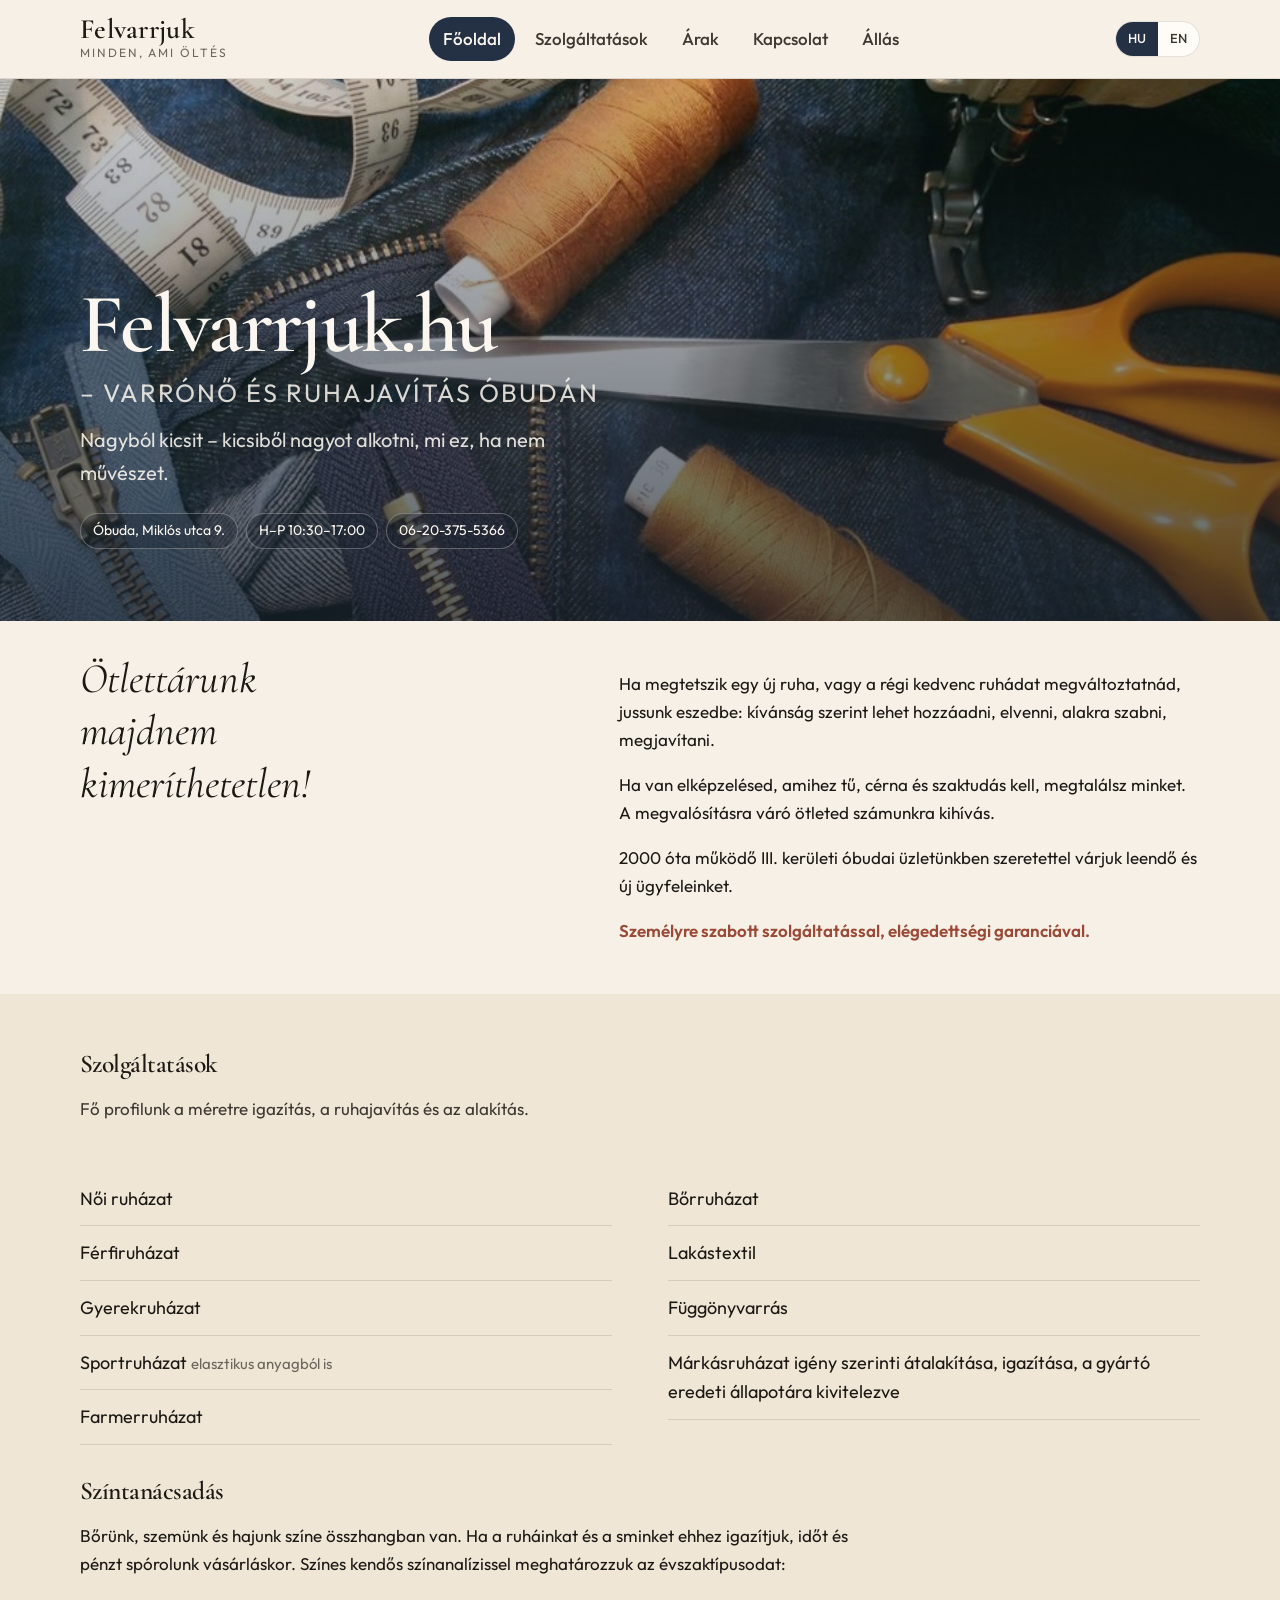
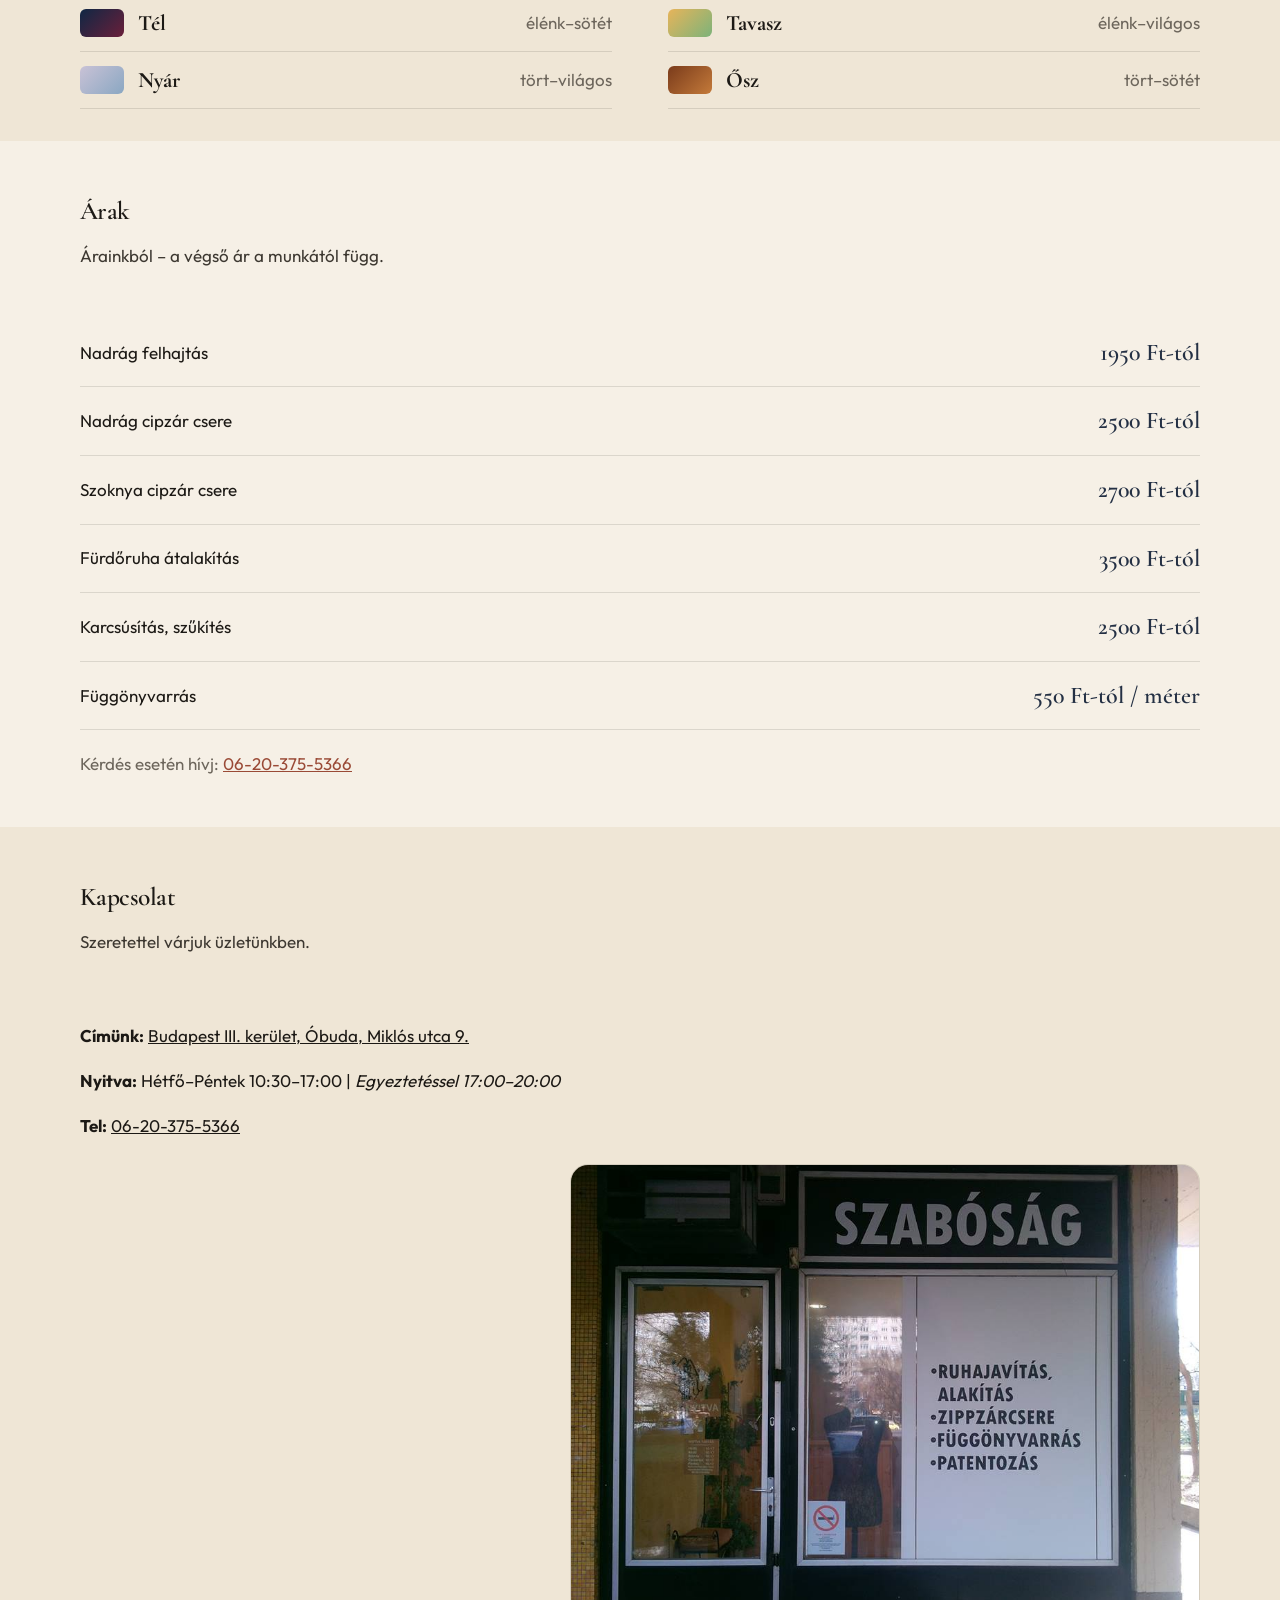
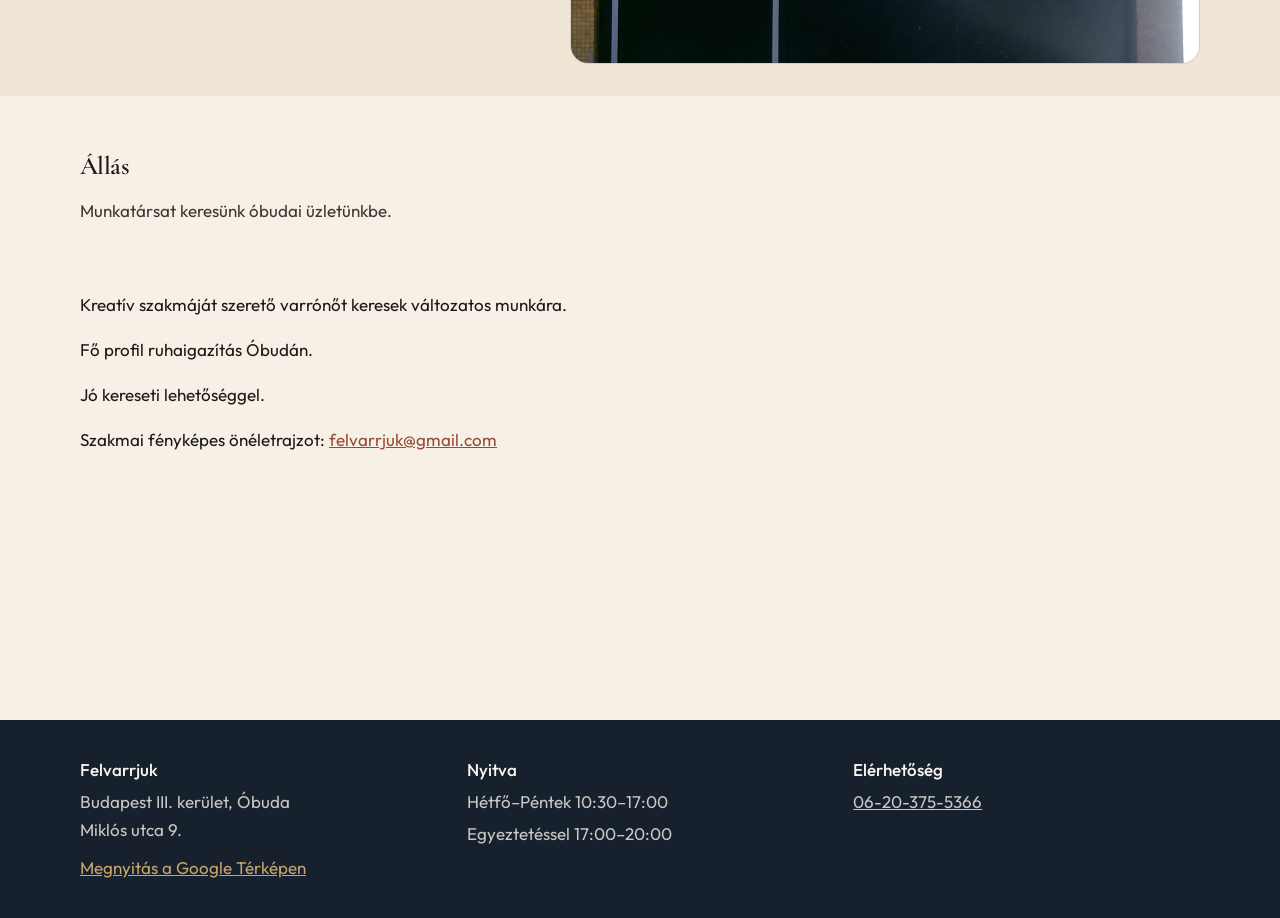
==== index.html @ 881f61ec "add website" ====
<!DOCTYPE html>
<html lang="hu">
  <head>
    <meta charset="UTF-8">
    <meta name="viewport" content="width=device-width, initial-scale=1">
    <title>III. kerületi óbudai varrónő | Felvarrjuk</title>
    <meta name="description" content="III. kerületi óbudai varrónő: ruhajavítás, ruhaigazítás, ruhaalakítás. Miklós utca 9.">
    <meta name="keywords" content="III. kerületi óbudai varrónő, varrás, ruhajavítás, ruhaigazítás, III. kerület, Óbuda, Miklós utca 9">
    <meta name="author" content="Szolnoki András">
    <link rel="canonical" href="http://www.felvarrjuk.hu/">
    <link rel="alternate" hreflang="hu" href="http://www.felvarrjuk.hu/">
    <link rel="alternate" hreflang="en" href="http://www.felvarrjuk.hu/en/">
    <link rel="alternate" hreflang="x-default" href="http://www.felvarrjuk.hu/">
    <meta property="og:type" content="website">
    <meta property="og:site_name" content="Felvarrjuk">
    <meta property="og:title" content="III. kerületi óbudai varrónő | Felvarrjuk">
    <meta property="og:description" content="III. kerületi óbudai varrónő: ruhajavítás, ruhaigazítás, ruhaalakítás. Miklós utca 9.">
    <meta property="og:url" content="http://www.felvarrjuk.hu/">
    <meta property="og:image" content="http://www.felvarrjuk.hu/images/varro-uzlet.jpg">
    <meta property="og:locale" content="hu_HU">
    <meta property="og:locale:alternate" content="en_US">
    <meta name="twitter:card" content="summary_large_image">
    <link rel="preconnect" href="https://fonts.googleapis.com">
    <link rel="preconnect" href="https://fonts.gstatic.com" crossorigin>
    <link href="https://fonts.googleapis.com/css2?family=Cormorant+Garamond:ital,wght@0,500;0,600;0,700;1,500;1,600&family=Outfit:wght@300;400;500;600&display=swap" rel="stylesheet">
    <link href="styles.css" rel="stylesheet">
    <script type="application/ld+json">
{
  "@context": "https://schema.org",
  "@type": "TailorShop",
  "name": "Felvarrjuk",
  "description": "Varrónő Óbudán: ruhajavítás, ruhaigazítás, ruhaalakítás, függönyvarrás és színtanácsadás 2000 óta.",
  "url": "http://www.felvarrjuk.hu/",
  "telephone": "+36203755366",
  "email": "felvarrjuk@gmail.com",
  "foundingDate": "2000",
  "hasMap": "https://www.google.hu/maps/place/Mikl%C3%B3s+u.+9,+Budapest,+1033/@47.5434651,19.0432522,17z",
  "address": {
    "@type": "PostalAddress",
    "streetAddress": "Miklós utca 9.",
    "addressLocality": "Budapest",
    "addressRegion": "Budapest",
    "postalCode": "1033",
    "addressCountry": "HU"
  },
  "geo": {
    "@type": "GeoCoordinates",
    "latitude": 47.5434651,
    "longitude": 19.0432522
  },
  "openingHoursSpecification": [
    {
      "@type": "OpeningHoursSpecification",
      "dayOfWeek": [
        "Monday",
        "Tuesday",
        "Wednesday",
        "Thursday",
        "Friday"
      ],
      "opens": "10:30",
      "closes": "17:00"
    }
  ],
  "knowsLanguage": [
    "hu",
    "en"
  ],
  "areaServed": "Budapest III. kerület, Óbuda"
}
    </script>
  </head>
  <body>
    <a class="skip" href="#fooldal">Ugrás a tartalomhoz</a>
    <header class="site-header">
      <div class="header-inner">
        <a class="brand" href="#fooldal">
          <strong>Felvarrjuk</strong>
          <span>Minden, ami öltés</span>
        </a>
        <nav class="nav" id="nav" aria-label="Fő navigáció">
          <a href="#fooldal" data-section="fooldal">Főoldal</a>
          <a href="#szolgaltatasok" data-section="szolgaltatasok">Szolgáltatások</a>
          <a href="#arak" data-section="arak">Árak</a>
          <a href="#kapcsolat" data-section="kapcsolat">Kapcsolat</a>
          <a href="#allas" data-section="allas">Állás</a>
        </nav>
        <div class="header-tools">
          <div class="lang" role="group" aria-label="Nyelv / Language">
            <a href="index.html" hreflang="hu" lang="hu" aria-current="true">HU</a>
            <a href="en/index.html" hreflang="en" lang="en">EN</a>
          </div>
          <button class="menu-toggle" type="button" aria-expanded="false" aria-controls="nav">Menü</button>
        </div>
      </div>
    </header>

    <section class="hero" id="fooldal">
      <div class="hero-inner">
        <h1>Felvarrjuk.hu <small>– varrónő és ruhajavítás Óbudán</small></h1>
        <p class="lede">Nagyból kicsit – kicsiből nagyot alkotni, mi ez, ha nem művészet.</p>
        <div class="hero-tags" aria-label="Kapcsolati információk">
          <a class="hero-tag" href="https://www.google.hu/maps/place/Mikl%C3%B3s+u.+9,+Budapest,+1033/@47.5434651,19.0432522,17z" target="_blank" rel="noopener">
            Óbuda, Miklós utca 9.
          </a>
          <span class="hero-tag">
            H–P 10:30–17:00
          </span>
          <a class="hero-tag" href="tel:+36203755366">06-20-375-5366</a>
        </div>
      </div>
    </section>

    <section class="section">
      <div class="wrap split">
        <blockquote class="quote">Ötlettárunk majdnem kimeríthetetlen!</blockquote>
        <div class="copy">
          <p>Ha megtetszik egy új ruha, vagy a régi kedvenc ruhádat megváltoztatnád, jussunk eszedbe: kívánság szerint lehet hozzáadni, elvenni, alakra szabni, megjavítani.</p>
          <p>Ha van elképzelésed, amihez tű, cérna és szaktudás kell, megtalálsz minket. A megvalósításra váró ötleted számunkra kihívás.</p>
          <p>2000 óta működő III. kerületi óbudai üzletünkben szeretettel várjuk leendő és új ügyfeleinket.</p>
          <p class="highlight">Személyre szabott szolgáltatással, elégedettségi garanciával.</p>
        </div>
      </div>
    </section>

    <section class="page-section section-alt" id="szolgaltatasok">
        <div class="page-hero">
          <div class="wrap">
            <h1>Szolgáltatások</h1>
            <p>Fő profilunk a méretre igazítás, a ruhajavítás és az alakítás.</p>
          </div>
        </div>
      <div class="section services-content">
        <div class="wrap">
          <ul class="list"><li>Női ruházat</li><li>Férfiruházat</li><li>Gyerekruházat</li><li>Sportruházat <small>elasztikus anyagból is</small></li><li>Farmerruházat</li><li>Bőrruházat</li><li>Lakástextil</li><li>Függönyvarrás</li><li>Márkásruházat igény szerinti átalakítása, igazítása, a gyártó eredeti állapotára kivitelezve</li></ul>
        </div>
      </div>
      <div class="section colour-consultation">
        <div class="wrap">
          <h2>Színtanácsadás</h2>
          <p class="copy">Bőrünk, szemünk és hajunk színe összhangban van. Ha a ruháinkat és a sminket ehhez igazítjuk, időt és pénzt spórolunk vásárláskor. Színes kendős színanalízissel meghatározzuk az évszaktípusodat:</p>
          <div class="seasons slim"><article class="season"><div class="swatch winter"></div><h3>Tél</h3><p>élénk–sötét</p></article><article class="season"><div class="swatch spring"></div><h3>Tavasz</h3><p>élénk–világos</p></article><article class="season"><div class="swatch summer"></div><h3>Nyár</h3><p>tört–világos</p></article><article class="season"><div class="swatch autumn"></div><h3>Ősz</h3><p>tört–sötét</p></article></div>
        </div>
      </div>
    </section>

    <section class="page-section" id="arak">
        <div class="page-hero">
          <div class="wrap">
            <h1>Árak</h1>
            <p>Árainkból – a végső ár a munkától függ.</p>
          </div>
        </div>
      <div class="section prices-content">
        <div class="wrap">
          <table class="price-table"><tbody><tr><th scope="row">Nadrág felhajtás</th><td>1950 Ft-tól</td></tr><tr><th scope="row">Nadrág cipzár csere</th><td>2500 Ft-tól</td></tr><tr><th scope="row">Szoknya cipzár csere</th><td>2700 Ft-tól</td></tr><tr><th scope="row">Fürdőruha átalakítás</th><td>3500 Ft-tól</td></tr><tr><th scope="row">Karcsúsítás, szűkítés</th><td>2500 Ft-tól</td></tr><tr><th scope="row">Függönyvarrás</th><td>550 Ft-tól / méter</td></tr></tbody></table>
          <p class="note">Kérdés esetén hívj: <a href="tel:+36203755366">06-20-375-5366</a></p>
        </div>
      </div>
    </section>

    <section class="page-section section-alt" id="kapcsolat">
        <div class="page-hero">
          <div class="wrap">
            <h1>Kapcsolat</h1>
            <p>Szeretettel várjuk üzletünkben.</p>
          </div>
        </div>
      <div class="section contact-content">
        <div class="wrap">
          <p><strong>Címünk:</strong> <a href="https://www.google.hu/maps/place/Mikl%C3%B3s+u.+9,+Budapest,+1033/@47.5434651,19.0432522,17z" target="_blank" rel="noopener">Budapest III. kerület, Óbuda, Miklós utca 9.</a></p>
          <p><strong>Nyitva:</strong> Hétfő–Péntek 10:30–17:00 | <i>Egyeztetéssel 17:00–20:00</i></p>
          <p><strong>Tel:</strong> <a href="tel:+36203755366">06-20-375-5366</a></p>
          <div class="contact-grid">
            <iframe class="map" title="Google Maps" src="https://www.google.com/maps/embed?pb=!1m14!1m8!1m3!1d2693.2498854607456!2d19.0432522!3d47.543465100000006!3m2!1i1024!2i768!4f13.1!3m3!1m2!1s0x4741d96721e4fc93%3A0x20fdfc344be69625!2sMikl%C3%B3s+u.+9%2C+Budapest%2C+1033!5e0!3m2!1shu!2shu!4v1430750934724" allowfullscreen loading="lazy"></iframe>
            <figure class="shop"><img src="images/varro-uzlet.jpg" alt="Felvarrjuk varróüzlet, Miklós utca 9, Óbuda"></figure>
          </div>
        </div>
      </div>
    </section>

    <section class="page-section jobs-section" id="allas">
        <div class="page-hero">
          <div class="wrap">
            <h1>Állás</h1>
            <p>Munkatársat keresünk óbudai üzletünkbe.</p>
          </div>
        </div>
      <div class="section jobs-content">
        <div class="wrap">
          <p>Kreatív szakmáját szerető varrónőt keresek változatos munkára.</p>
          <p>Fő profil ruhaigazítás Óbudán.</p>
          <p>Jó kereseti lehetőséggel.</p>
          <p>Szakmai fényképes önéletrajzot: <a href="mailto:felvarrjuk@gmail.com">felvarrjuk@gmail.com</a></p>
        </div>
      </div>
    </section>

    <footer class="site-footer">
      <div class="wrap footer-grid">
        <div>
          <strong>Felvarrjuk</strong>
          <address>Budapest III. kerület, Óbuda<br>Miklós utca 9.</address>
          <a class="maplink" href="https://www.google.hu/maps/place/Mikl%C3%B3s+u.+9,+Budapest,+1033/@47.5434651,19.0432522,17z" target="_blank" rel="noopener">Megnyitás a Google Térképen</a>
        </div>
        <div>
          <strong>Nyitva</strong>
          <p>Hétfő–Péntek 10:30–17:00</p>
          <p>Egyeztetéssel 17:00–20:00</p>
        </div>
        <div>
          <strong>Elérhetőség</strong>
          <p><a href="tel:+36203755366">06-20-375-5366</a></p>
        </div>
      </div>
    </footer>
    <script>
      (() => {
        const root = document.documentElement;
        const footer = document.querySelector(".site-footer");
        const updateFooterHeight = () => {
          if (footer) root.style.setProperty("--footer-height", `${footer.offsetHeight}px`);
        };
        updateFooterHeight();
        if ("ResizeObserver" in window && footer) new ResizeObserver(updateFooterHeight).observe(footer);
        window.addEventListener("resize", updateFooterHeight);
      })();
    </script>
    <script src="script.js"></script>
  </body>
</html>
---- styles.css ----
:root {
  --ink: #1c1915;
  --ink-soft: #3d3831;
  --muted: #6d665c;
  --paper: #f6f0e6;
  --paper-2: #efe6d6;
  --cream: #fbf7f0;
  --white: #fffcf7;
  --navy: #243044;
  --navy-deep: #17202d;
  --brass: #b08a4f;
  --brass-2: #c9a56a;
  --terracotta: #9a4a36;
  --line: rgba(28, 25, 21, 0.12);
  --shadow: 0 18px 50px rgba(23, 32, 45, 0.12);
  --serif: "Cormorant Garamond", "Times New Roman", serif;
  --sans: "Outfit", "Segoe UI", sans-serif;
  --radius: 18px;
  --max: 1120px;
  --header-height: 78px;
}

* {
  box-sizing: border-box;
}

html {
  scroll-behavior: smooth;
  scroll-padding-top: var(--header-height);
}

body {
  min-height: 100vh;
  display: flex;
  flex-direction: column;
  margin: 0;
  color: var(--ink);
  background: var(--paper);
  font-family: var(--sans);
  font-size: 17px;
  line-height: 1.65;
}

img {
  max-width: 100%;
  height: auto;
  display: block;
}
a {
  color: inherit;
}

.skip {
  position: absolute;
  left: -999px;
  top: 8px;
}

.skip:focus {
  left: 8px;
  z-index: 100;
  background: var(--white);
  padding: 8px 12px;
}

.site-header {
  position: sticky;
  top: 0;
  z-index: 40;
  background: rgba(246, 240, 230, 0.92);
  backdrop-filter: blur(14px);
  border-bottom: 1px solid var(--line);
}

.header-inner,
.wrap,
.hero-inner {
  width: min(var(--max), calc(100% - 40px));
  margin: 0 auto;
}

.header-inner {
  position: relative;
  display: flex;
  align-items: center;
  justify-content: space-between;
  gap: 24px;
  min-height: var(--header-height);
}

.brand {
  text-decoration: none;
  display: grid;
  gap: 0;
}

.brand strong {
  font-family: var(--serif);
  font-size: 28px;
  font-weight: 600;
  letter-spacing: 0.01em;
  line-height: 1;
}

.brand span {
  color: var(--muted);
  font-size: 12px;
  letter-spacing: 0.16em;
  text-transform: uppercase;
}

.nav {
  display: flex;
  gap: 6px;
}

.nav a {
  text-decoration: none;
  padding: 8px 14px;
  border-radius: 999px;
  color: var(--ink-soft);
  font-weight: 500;
}

.nav a:hover {
  background: var(--brass);
  color: var(--navy-deep);
}
.nav a.is-active {
  background: var(--navy);
  color: var(--cream);
}

.menu-toggle {
  display: none;
  border: 1px solid var(--line);
  background: var(--white);
  border-radius: 10px;
  padding: 10px 12px;
  font: inherit;
}

.header-tools {
  display: flex;
  align-items: center;
  gap: 10px;
}

.lang {
  display: inline-flex;
  border: 1px solid var(--line);
  border-radius: 999px;
  overflow: hidden;
  background: var(--white);
}

.lang a {
  display: inline-block;
  text-decoration: none;
  font: inherit;
  font-size: 13px;
  font-weight: 500;
  color: var(--ink-soft);
  padding: 6px 12px;
}

.lang a:hover {
  background: var(--paper-2);
}

.lang a[aria-current="true"] {
  background: var(--navy);
  color: var(--cream);
}

a:focus-visible,
button:focus-visible {
  outline: 3px solid var(--brass);
  outline-offset: 2px;
}

.hero {
  display: grid;
  align-items: center;
  color: var(--cream);
  background:
    linear-gradient(180deg, rgba(23, 32, 45, 0.22), rgba(23, 32, 45, 0.72)),
    url("images/varrono.jpg") center / cover no-repeat;
}

.hero-inner {
  padding: 200px 0 72px;
}

.hero h1,
.page-hero h1,
.section h2 {
  font-family: var(--serif);
  font-weight: 600;
  letter-spacing: -0.02em;
  line-height: 1.08;
  margin: 0 0 16px;
}

.hero h1 {
  font-size: clamp(44px, 7vw, 84px);
}

.hero h1 small {
  display: block; /* puts it on its own line; remove for inline */
  margin-top: 0.4em;
  font-family: "Outfit", sans-serif;
  font-size: 0.3em; /* relative to the h1; lower = smaller */
  font-weight: 400;
  letter-spacing: 0.08em;
  text-transform: uppercase;
  opacity: 0.85;
}

.lede {
  font-size: 20px;
  max-width: 42ch;
  color: rgba(251, 247, 240, 0.88);
  margin: 0;
}

.hero-tags {
  display: flex;
  flex-wrap: wrap;
  gap: 8px;
  margin-top: 24px;
}

.hero-tag {
  display: inline-flex;
  align-items: center;
  padding: 7px 12px;
  border: 1px solid rgba(255, 252, 247, 0.28);
  border-radius: 999px;
  background: rgba(23, 32, 45, 0.35);
  color: var(--cream);
  text-decoration: none;
  font-size: 14px;
  line-height: 1.4;
}

.hero-tag:hover {
  border-color: var(--brass-2);
  background: rgba(176, 138, 79, 0.22);
}

.page-section {
  background: var(--paper);
}
.page-section.section-alt {
  background: var(--paper-2);
}

.page-hero {
  padding: 56px 0 0;
}
.page-hero p {
  max-width: 58ch;
  color: var(--ink-soft);
}

.section {
  padding: 32px 0;
}

.split {
  display: grid;
  grid-template-columns: 0.9fr 1.1fr;
  gap: 64px;
  align-items: start;
}

.quote {
  font-family: var(--serif);
  font-size: clamp(28px, 4vw, 42px);
  font-style: italic;
  line-height: 1.25;
  max-width: 16ch;
  margin: 0;
}

.copy p + p {
  margin-top: 16px;
}
.highlight {
  font-weight: 600;
  color: var(--terracotta);
}

.list {
  list-style: none;
  margin: 0;
  padding: 0;
  columns: 2 300px;
  column-gap: 56px;
}

.list li {
  break-inside: avoid;
  padding: 12px 0;
  border-bottom: 1px solid var(--line);
  font-size: 18px;
}

.list li small {
  color: var(--muted);
  font-size: 15px;
}

.colour-consultation {
  padding-top: 0;
}
.colour-consultation .copy {
  max-width: 70ch;
}

.seasons {
  display: grid;
  grid-template-columns: repeat(2, 1fr);
  gap: 0 56px;
  margin: 16px 0 0;
}

.season {
  display: flex;
  align-items: center;
  gap: 14px;
  border-bottom: 1px solid var(--line);
  padding: 10px 0;
}

.swatch {
  width: 44px;
  height: 28px;
  border-radius: 6px;
  flex: none;
}
.winter {
  background: linear-gradient(135deg, #0f2744, #6a1f3a);
}
.spring {
  background: linear-gradient(135deg, #e7b45a, #7cb37a);
}
.summer {
  background: linear-gradient(135deg, #c9c2d6, #8aa7c2);
}
.autumn {
  background: linear-gradient(135deg, #7a3b1b, #c47a3a);
}

.season h3 {
  font-family: var(--serif);
  font-size: 22px;
  margin: 0;
}

.season p {
  margin: 0 0 0 auto;
  color: var(--muted);
}

.price-table {
  width: 100%;
  border-collapse: collapse;
}
.price-table th,
.price-table td {
  padding: 14px 0;
  border-bottom: 1px solid var(--line);
  text-align: left;
  font-weight: 400;
}

.price-table td {
  text-align: right;
  white-space: nowrap;
  font-family: var(--serif);
  font-size: 24px;
  font-weight: 600;
  color: var(--navy);
}

.note {
  color: var(--muted);
  margin-top: 20px;
  max-width: 60ch;
}
.note a,
.jobs-content a {
  color: var(--terracotta);
}

.contact-grid {
  display: grid;
  grid-template-columns: 0.85fr 1.15fr;
  gap: 24px;
  margin-top: 24px;
}

.map,
.shop {
  height: 500px;
}

.map {
  width: 100%;
  border: 0;
  border-radius: var(--radius);
}

.shop {
  margin: 0;
  border-radius: var(--radius);
  overflow: hidden;
  border: 1px solid var(--line);
}

.shop img {
  width: 100%;
  height: 100%;
  object-fit: cover;
}

.jobs-section {
  min-height: calc(100vh - var(--header-height) - var(--footer-height, 0px));
  display: flex;
  flex-direction: column;
}

.jobs-content {
  flex: 1;
}

.site-footer {
  margin-top: auto;
  background: var(--navy-deep);
  color: rgba(251, 247, 240, 0.78);
  padding: 36px 0;
}

.footer-grid {
  display: grid;
  grid-template-columns: repeat(auto-fit, minmax(210px, 1fr));
  gap: 24px 40px;
}

.site-footer strong {
  display: block;
  color: var(--cream);
  margin-bottom: 4px;
  font-weight: 500;
}

.site-footer p,
.site-footer address {
  margin: 0 0 4px;
  font-style: normal;
}
.site-footer .maplink {
  display: inline-block;
  margin-top: 6px;
  color: var(--brass-2);
}

@media (max-width: 900px) {
  .menu-toggle {
    display: inline-flex;
  }

  .nav {
    display: none;
    position: absolute;
    inset: 78px 20px auto;
    background: var(--white);
    border: 1px solid var(--line);
    border-radius: 16px;
    padding: 10px;
    flex-direction: column;
    box-shadow: var(--shadow);
  }

  .nav.is-open {
    display: flex;
  }

  .split,
  .contact-grid,
  .seasons {
    grid-template-columns: 1fr;
  }
}

@media (prefers-reduced-motion: reduce) {
  html {
    scroll-behavior: auto;
  }
}
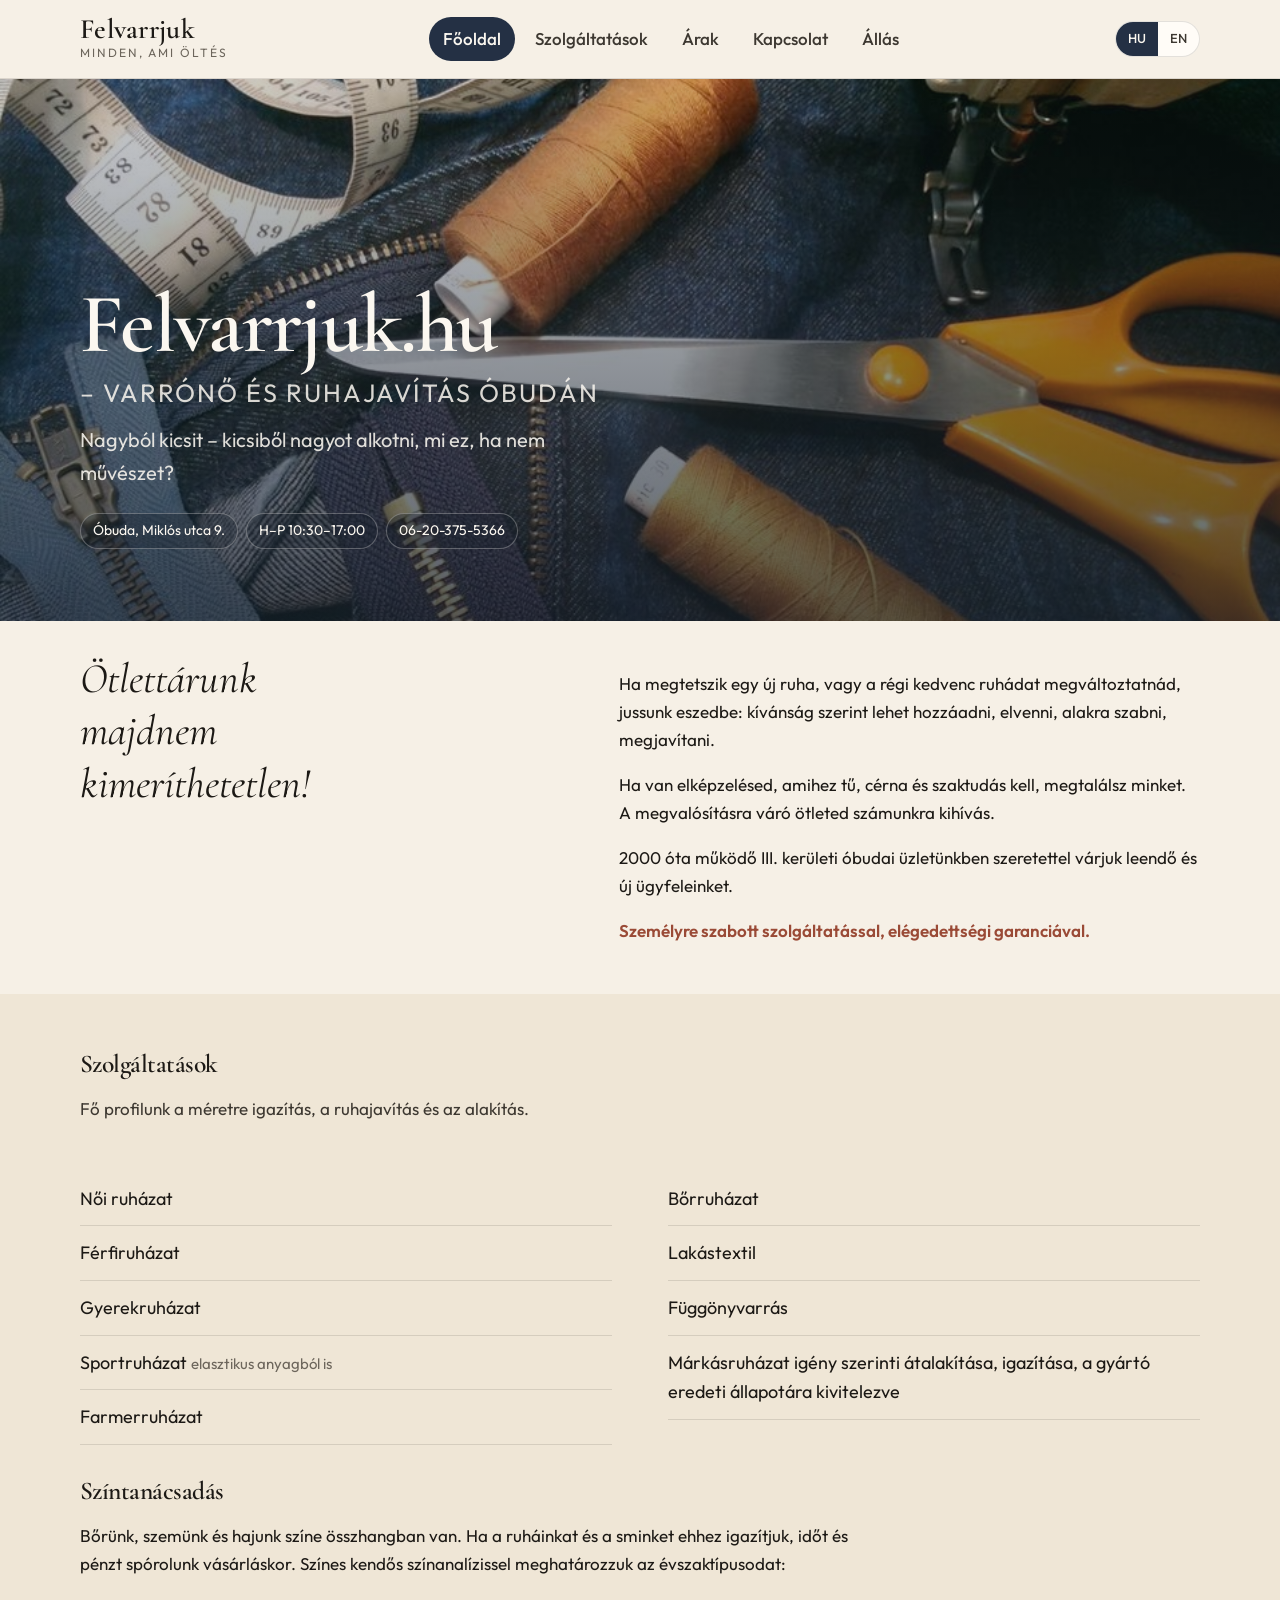
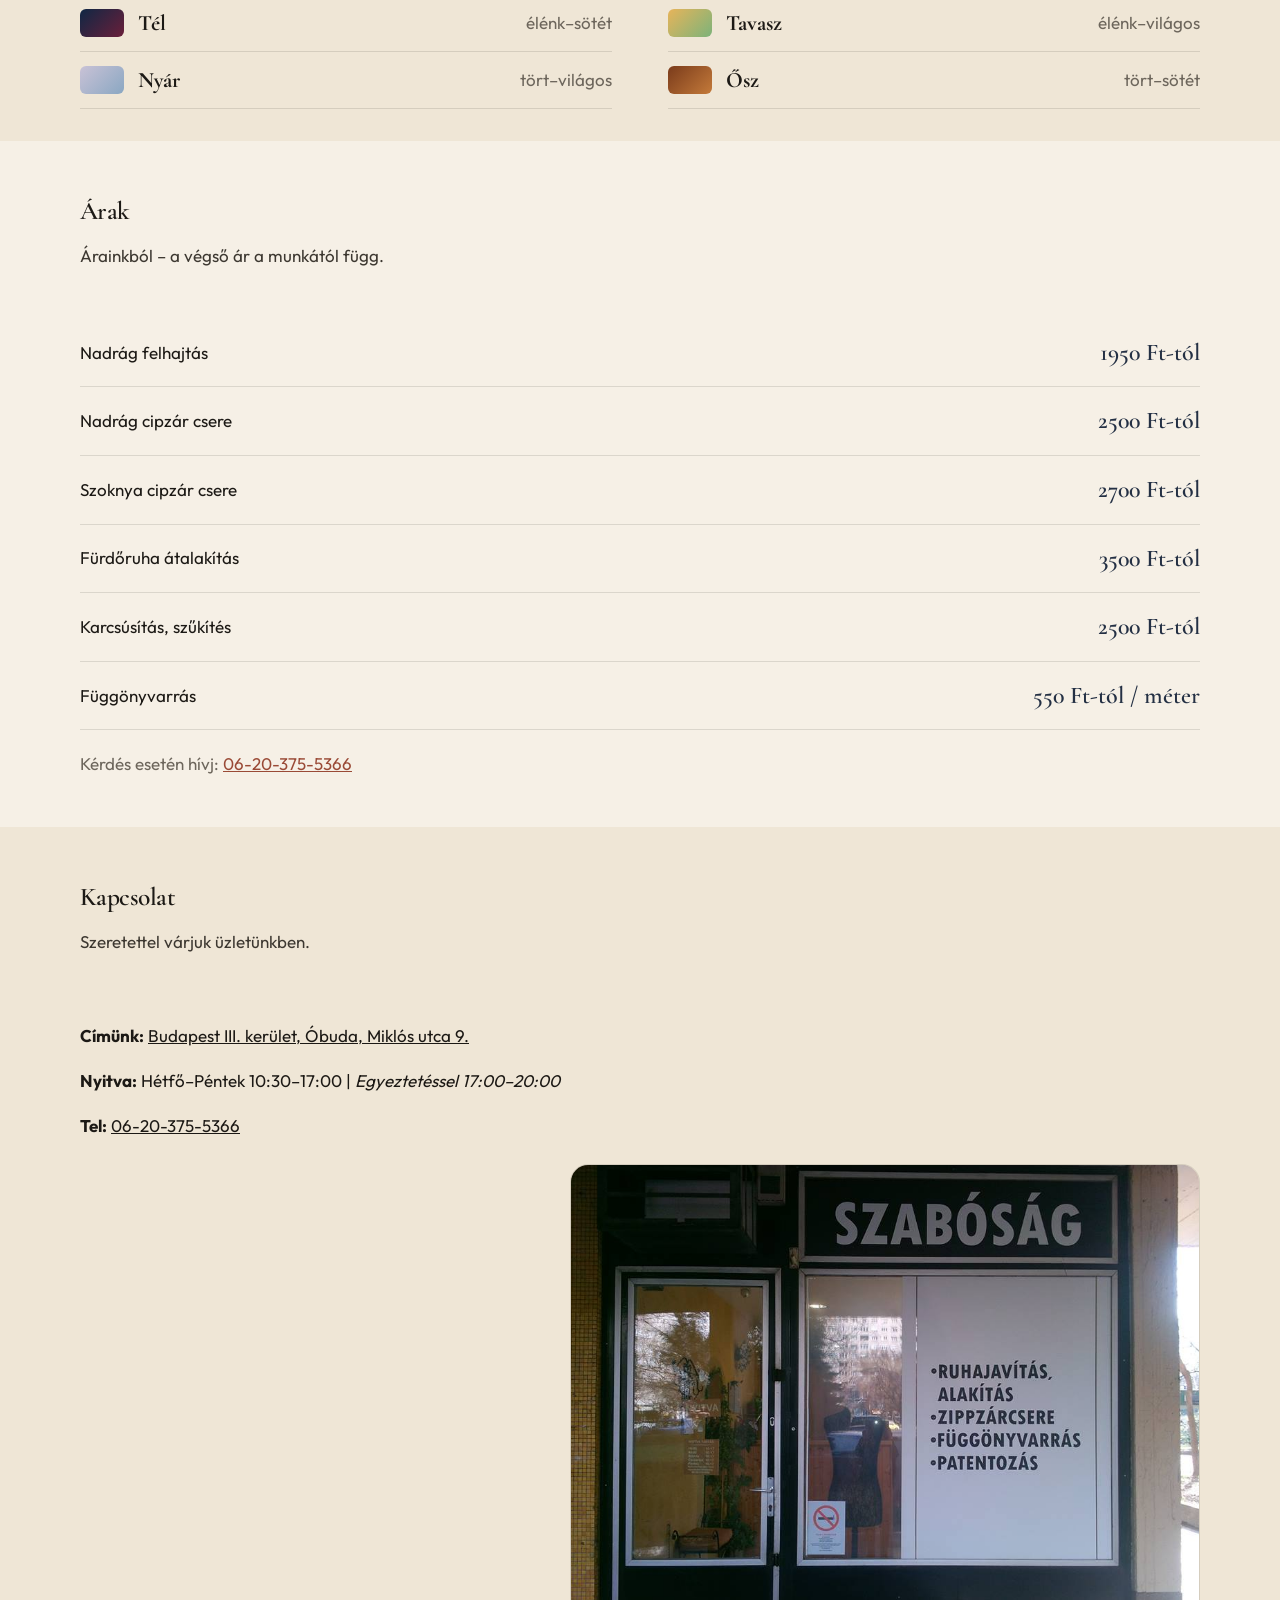
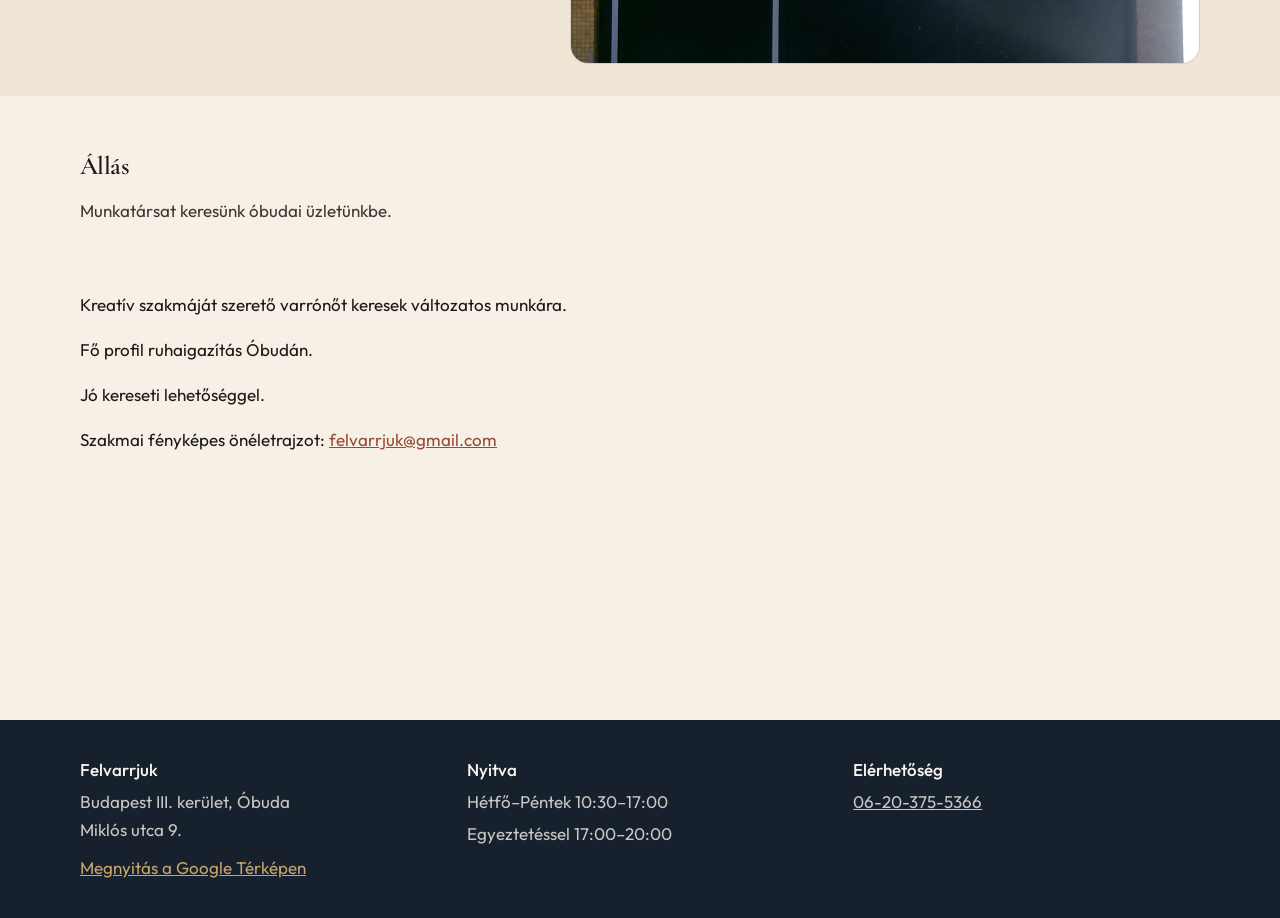
==== commit 4cb695a7: "fix typo" ====
--- a/index.html
+++ b/index.html
@@ -90,7 +90,9 @@
             <a href="index.html" hreflang="hu" lang="hu" aria-current="true">HU</a>
             <a href="en/index.html" hreflang="en" lang="en">EN</a>
           </div>
-          <button class="menu-toggle" type="button" aria-expanded="false" aria-controls="nav">Menü</button>
+          <button class="menu-toggle" type="button" aria-expanded="false" aria-controls="nav" aria-label="Menü">
+            <svg viewBox="0 0 24 24" width="18" height="18" aria-hidden="true" focusable="false"><path class="bars" d="M4 7h16M4 12h16M4 17h16"/><path class="close" d="M6 6l12 12M18 6L6 18"/></svg>
+          </button>
         </div>
       </div>
     </header>
@@ -98,7 +100,7 @@
     <section class="hero" id="fooldal">
       <div class="hero-inner">
         <h1>Felvarrjuk.hu <small>– varrónő és ruhajavítás Óbudán</small></h1>
-        <p class="lede">Nagyból kicsit – kicsiből nagyot alkotni, mi ez, ha nem művészet.</p>
+        <p class="lede">Nagyból kicsit – kicsiből nagyot alkotni, mi ez, ha nem művészet?</p>
         <div class="hero-tags" aria-label="Kapcsolati információk">
           <a class="hero-tag" href="https://www.google.hu/maps/place/Mikl%C3%B3s+u.+9,+Budapest,+1033/@47.5434651,19.0432522,17z" target="_blank" rel="noopener">
             Óbuda, Miklós utca 9.
--- a/styles.css
+++ b/styles.css
@@ -133,11 +133,48 @@
 
 .menu-toggle {
   display: none;
+  align-items: center;
   border: 1px solid var(--line);
   background: var(--white);
-  border-radius: 10px;
-  padding: 10px 12px;
+  border-radius: 999px;
+  padding: 8px 12px;
   font: inherit;
+  color: var(--ink);
+  cursor: pointer;
+  -webkit-appearance: none;
+  appearance: none;
+  -webkit-tap-highlight-color: transparent;
+}
+
+.menu-toggle svg {
+  display: block;
+  fill: none;
+}
+
+.menu-toggle svg path {
+  fill: none;
+  stroke: var(--ink);
+  stroke-width: 2;
+  stroke-linecap: round;
+}
+
+.menu-toggle .close,
+.menu-toggle[aria-expanded="true"] .bars {
+  display: none;
+}
+
+.menu-toggle[aria-expanded="true"] .close {
+  display: inline;
+}
+
+.menu-toggle[aria-expanded="true"] {
+  background: var(--navy);
+  border-color: var(--navy);
+  color: var(--cream);
+}
+
+.menu-toggle[aria-expanded="true"] svg path {
+  stroke: var(--cream);
 }
 
 .header-tools {
@@ -475,13 +512,20 @@
   .nav {
     display: none;
     position: absolute;
-    inset: 78px 20px auto;
+    inset: var(--header-height) 0 auto;
     background: var(--white);
     border: 1px solid var(--line);
-    border-radius: 16px;
-    padding: 10px;
+    border-radius: var(--radius);
+    padding: 8px;
+    gap: 2px;
     flex-direction: column;
     box-shadow: var(--shadow);
+  }
+
+  .nav a {
+    padding: 12px 16px;
+    border-radius: 12px;
+    font-size: 17px;
   }
 
   .nav.is-open {
@@ -495,8 +539,35 @@
   }
 }
 
+@media (max-width: 480px) {
+  .header-inner {
+    gap: 12px;
+  }
+
+  .header-tools {
+    gap: 8px;
+  }
+
+  .brand strong {
+    font-size: 24px;
+  }
+
+  .brand span {
+    font-size: 10px;
+    letter-spacing: 0.1em;
+  }
+
+  .lang a {
+    padding: 6px 10px;
+  }
+
+  .menu-toggle {
+    padding: 8px 10px;
+  }
+}
+
 @media (prefers-reduced-motion: reduce) {
   html {
     scroll-behavior: auto;
   }
-}
+}
